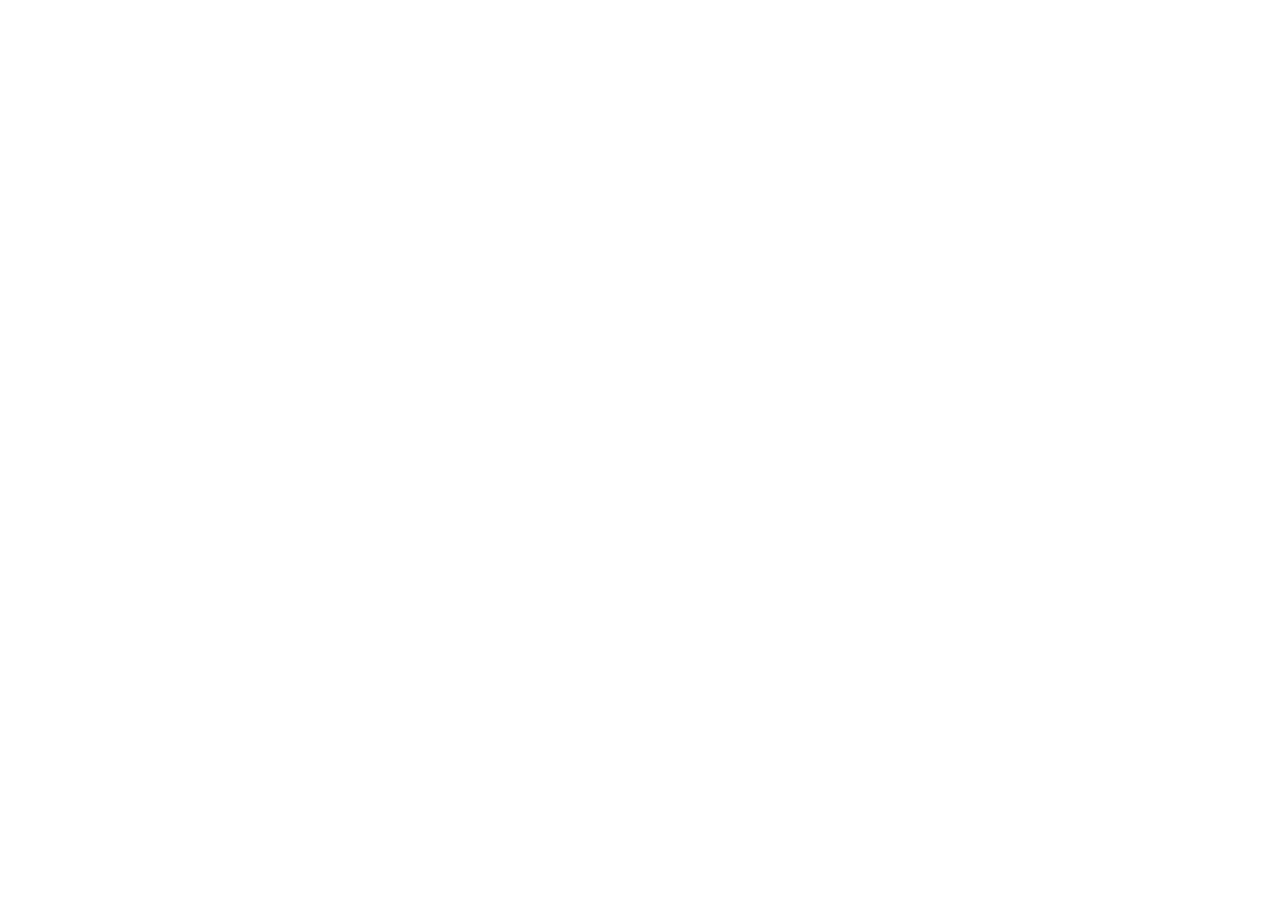
==== escuderias/alpine/alpine.html @ ef4ed6ab "first commit" ====
<!DOCTYPE html>
<html lang="en">
<head>
    <meta charset="UTF-8">
    <meta name="viewport" content="width=device-width, initial-scale=1.0">
    <title>Alpine F1 Team</title>
</head>
<body>
    
</body>
</html>
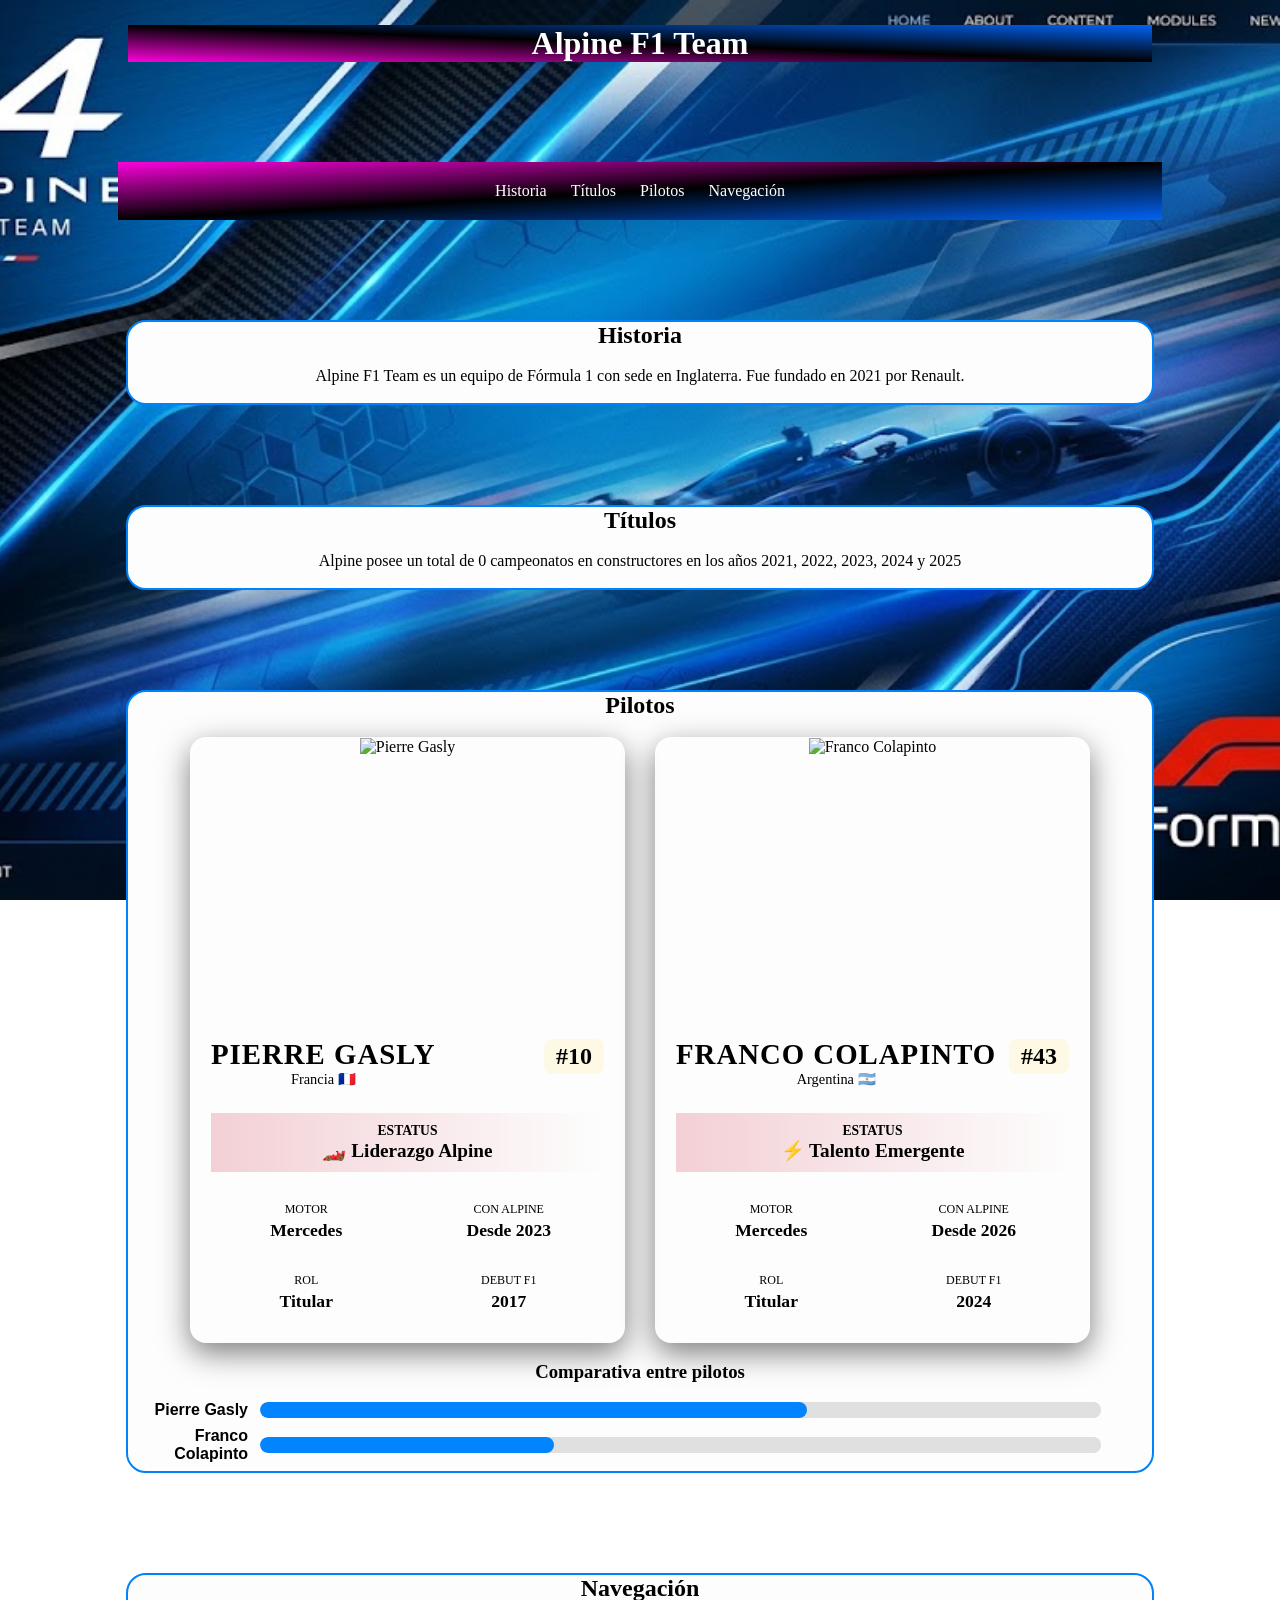
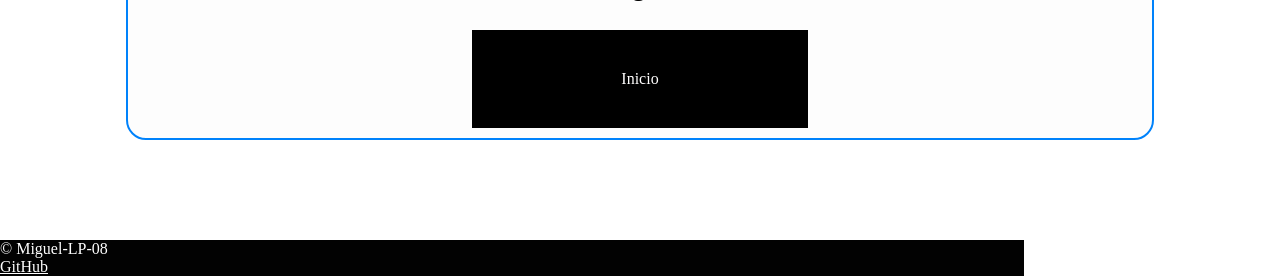
==== commit 25aec8e5: "cambio" ====
--- a/escuderias/alpine/alpine.html
+++ b/escuderias/alpine/alpine.html
@@ -1,11 +1,154 @@
 <!DOCTYPE html>
 <html lang="en">
+
 <head>
     <meta charset="UTF-8">
     <meta name="viewport" content="width=device-width, initial-scale=1.0">
     <title>Alpine F1 Team</title>
+    <link rel="stylesheet" href="alpine.css">
 </head>
+
 <body>
-    
+    <header>
+        <h1 class="cabecera">Alpine F1 Team</h1>
+
+        <nav>
+            <a href="#historia">Historia</a>
+            <a href="#titulos">Títulos</a>
+            <a href="#pilotos">Pilotos</a>
+            <a href="#navegacion">Navegación</a>
+        </nav>
+    </header>
+
+    <main>
+        <section id="historia" class="contenido">
+            <h2>Historia</h2>
+            <br>
+            <p>Alpine F1 Team es un equipo de Fórmula 1 con sede en Inglaterra. Fue fundado en 2021 por Renault.</p>
+            <br>
+        </section>
+
+        <section id="titulos" class="contenido">
+            <h2>Títulos</h2>
+            <br>
+            <p>Alpine posee un total de 0 campeonatos en constructores en los años 2021, 2022, 2023, 2024 y 2025
+            </p>
+            <br>
+        </section>
+
+        <section id="pilotos" class="contenido">
+            <h2>Pilotos</h2>
+            <br>
+            <div class="container">
+
+                <div class="driver-card">
+                    <div class="car-number">10</div>
+                    <div class="card-header">
+                        <img src="https://media.formula1.com/d_driver_fallback_image.png/content/dam/fom-website/drivers/P/PIEGAS01_Pierre_Gasly/piegas01.png"
+                            alt="Pierre Gasly">
+                    </div>
+                    <div class="card-body">
+                        <div class="driver-title">
+                            <div class="driver-name">
+                                <h2>Pierre Gasly</h2>
+                                <p>Francia 🇫🇷</p>
+                            </div>
+                            <span class="number-tag">#10</span>
+                        </div>
+
+                        <div class="championships">
+                            <h3>Estatus</h3>
+                            <p>🏎️ Liderazgo Alpine</p>
+                        </div>
+
+                        <div class="stats-grid">
+                            <div class="stat-item">
+                                <span class="stat-label">Motor</span>
+                                <span class="stat-value">Mercedes</span>
+                            </div>
+                            <div class="stat-item">
+                                <span class="stat-label">Con Alpine</span>
+                                <span class="stat-value">Desde 2023</span>
+                            </div>
+                            <div class="stat-item">
+                                <span class="stat-label">Rol</span>
+                                <span class="stat-value">Titular</span>
+                            </div>
+                            <div class="stat-item">
+                                <span class="stat-label">Debut F1</span>
+                                <span class="stat-value">2017</span>
+                            </div>
+                        </div>
+                    </div>
+                </div>
+
+                <div class="driver-card">
+                    <div class="car-number">43</div>
+                    <div class="card-header">
+                        <img src="https://media.formula1.com/d_driver_fallback_image.png/content/dam/fom-website/drivers/F/FRACOL01_Franco_Colapinto/fracol01.png"
+                            alt="Franco Colapinto">
+                    </div>
+                    <div class="card-body">
+                        <div class="driver-title">
+                            <div class="driver-name">
+                                <h2>Franco Colapinto</h2>
+                                <p>Argentina 🇦🇷</p>
+                            </div>
+                            <span class="number-tag">#43</span>
+                        </div>
+
+                        <div class="championships">
+                            <h3>Estatus</h3>
+                            <p>⚡ Talento Emergente</p>
+                        </div>
+
+                        <div class="stats-grid">
+                            <div class="stat-item">
+                                <span class="stat-label">Motor</span>
+                                <span class="stat-value">Mercedes</span>
+                            </div>
+                            <div class="stat-item">
+                                <span class="stat-label">Con Alpine</span>
+                                <span class="stat-value">Desde 2026</span>
+                            </div>
+                            <div class="stat-item">
+                                <span class="stat-label">Rol</span>
+                                <span class="stat-value">Titular</span>
+                            </div>
+                            <div class="stat-item">
+                                <span class="stat-label">Debut F1</span>
+                                <span class="stat-value">2024</span>
+                            </div>
+                        </div>
+                    </div>
+                </div>
+
+            </div>
+            <br>
+            <h3>Comparativa entre pilotos</h3>
+            <br>
+            <div class="f1-chart">
+                <div class="row">
+                    <span class="label">Pierre Gasly</span>
+                    <progress value="65" max="100" class="alpine"></progress>
+                </div>
+                <div class="row">
+                    <span class="label">Franco Colapinto</span>
+                    <progress value="35" max="100" class="alpine"></progress>
+                </div>
+            </div>
+        </section>
+
+        <section id="navegacion" class="contenido">
+            <h2>Navegación</h2>
+            <br>
+            <a href="../../index.html" class="enlace">Inicio</a>
+        </section>
+    </main>
+    <footer>
+        <p>&copy; Miguel-LP-08</p>
+        <a href="https://github.com/Miguel-LP-08">GitHub</a>
+    </footer>
 </body>
+
 </html>
--- a/escuderias/alpine/alpine.css
+++ b/escuderias/alpine/alpine.css
@@ -0,0 +1,325 @@
+* {
+    padding: 0px;
+    margin: 0px;
+}
+
+body {
+    background-image: url(fondo.jpg);
+    background-repeat: no-repeat;
+    background-size: cover;
+    background-position: center center;
+    background-attachment: fixed;
+}
+
+header {
+    .cabecera {
+        width: 80%;
+        margin: 100px auto;
+        margin-top: 25px;
+        text-align: center;
+        background: linear-gradient(to bottom left,
+                rgb(2, 99, 245),
+                rgb(0, 0, 0),
+                rgb(252, 2, 219));
+        color: rgb(255, 255, 255);
+    }
+}
+
+nav {
+    background: linear-gradient(to top left,
+            rgb(2, 99, 245),
+            rgb(0, 0, 0),
+            rgb(252, 2, 219));
+    width: 80%;
+    margin: 100px auto;
+    margin-top: 0px;
+    text-align: center;
+    padding: 10px;
+    position: sticky;
+    top: 0;
+
+    a {
+        display: inline-block;
+        color: rgb(255, 255, 255);
+        text-decoration: none;
+        padding: 10px;
+        margin: auto;
+        border-radius: 20px;
+        transition-property: all;
+        transition-duration: 500ms;
+        transition-timing-function: ease;
+        transition-delay: 150ms;
+
+        &:hover {
+            background-color: rgb(255, 255, 255);
+            color: rgb(0, 0, 0);
+        }
+    }
+}
+
+.contenido {
+    width: 80%;
+    margin: 100px auto;
+    text-align: center;
+    background-color: rgb(253, 253, 253);
+    border: 2px solid rgb(0, 130, 251);
+    border-radius: 20px;
+
+    h3 {
+        text-align: center;
+    }
+
+    ul {
+        list-style-position: inside;
+        padding-left: 20px;
+
+        li {
+            text-align: left;
+        }
+    }
+}
+
+.container {
+    display: grid;
+    grid-template-columns: repeat(auto-fit, minmax(320px, 1fr));
+    gap: 30px;
+    max-width: 900px;
+    width: 100%;
+    margin: 0 auto;
+}
+
+:root {
+    --alpine-blue: #0093cc;
+    --alpine-pink: #ff1801;
+    --alpine-pink-glow: #ff69b4;
+    --alpine-dark-bg: #090c10;
+    --alpine-card-bg: #121820;
+    --alpine-text: #ffffff;
+    --alpine-gray: #8b9bb4;
+}
+
+.driver-card {
+    background-color: var(--rb-card-bg);
+    border-radius: 16px;
+    overflow: hidden;
+    border: 1px solid rgba(255, 255, 255, 0.1);
+    box-shadow: 0 10px 30px rgba(0, 0, 0, 0.5);
+    position: relative;
+    transition: transform 0.3s ease, border-color 0.3s ease;
+}
+
+.driver-card:hover {
+    transform: translateY(-8px);
+    border-color: var(--rb-red);
+}
+
+.car-number {
+    position: absolute;
+    top: -20px;
+    right: 10px;
+    font-size: 140px;
+    font-weight: 900;
+    font-style: italic;
+    color: rgba(255, 255, 255, 0.04);
+    user-select: none;
+}
+
+.card-header {
+    position: relative;
+    width: 100%;
+    height: 280px;
+    overflow: hidden;
+    background: linear-gradient(to bottom, transparent, var(--rb-card-bg));
+}
+
+.card-header img {
+    width: 100%;
+    height: 100%;
+    object-fit: cover;
+    object-position: top center;
+}
+
+.card-body {
+    padding: 20px;
+    position: relative;
+    z-index: 1;
+}
+
+.driver-title {
+    display: flex;
+    justify-content: space-between;
+    align-items: baseline;
+    border-bottom: 2px solid var(--rb-red);
+    padding-bottom: 10px;
+    margin-bottom: 15px;
+}
+
+.driver-name h2 {
+    font-size: 1.8rem;
+    text-transform: uppercase;
+    letter-spacing: 1px;
+}
+
+.driver-name p {
+    color: var(--rb-gray);
+    font-size: 0.9rem;
+}
+
+.number-tag {
+    font-size: 1.5rem;
+    font-weight: bold;
+    color: var(--rb-yellow);
+    background-color: rgba(252, 209, 22, 0.1);
+    padding: 4px 12px;
+    border-radius: 8px;
+}
+
+.championships {
+    background: linear-gradient(90deg, rgba(204, 30, 54, 0.2), transparent);
+    border-left: 4px solid var(--rb-red);
+    padding: 10px 15px;
+    border-radius: 0 8px 8px 0;
+    margin-bottom: 20px;
+}
+
+.championships h3 {
+    font-size: 0.85rem;
+    color: var(--rb-gray);
+    text-transform: uppercase;
+}
+
+.championships p {
+    font-size: 1.2rem;
+    font-weight: bold;
+    color: var(--rb-yellow);
+}
+
+.stats-grid {
+    display: grid;
+    grid-template-columns: 1fr 1fr;
+    gap: 12px;
+}
+
+.stat-item {
+    background: rgba(255, 255, 255, 0.03);
+    padding: 10px;
+    border-radius: 8px;
+}
+
+.stat-label {
+    font-size: 0.75rem;
+    color: var(--rb-gray);
+    text-transform: uppercase;
+    display: block;
+    margin-bottom: 3px;
+}
+
+.stat-value {
+    font-size: 1.1rem;
+    font-weight: 600;
+}
+
+.driver-card:nth-child(1) {
+    order: 1;
+}
+
+.driver-card:nth-child(2) {
+    order: 2;
+}
+
+@media (min-width: 768px) {
+    .container {
+        display: grid;
+        grid-template-columns: 1fr 1fr;
+    }
+
+    .verstappen-card {
+        grid-column: 1;
+    }
+
+    .hadjar-card {
+        grid-column: 2;
+    }
+}
+
+.f1-chart {
+    max-width: 95%;
+    font-family: Arial, sans-serif;
+}
+
+.row {
+    display: grid;
+    grid-template-columns: 120px 1fr;
+    align-items: center;
+    gap: 12px;
+    margin-bottom: 8px;
+}
+
+.label {
+    text-align: right;
+    font-weight: bold;
+}
+
+progress {
+    width: 100%;
+    height: 16px;
+    border-radius: 8px;
+    overflow: hidden;
+    border: none;
+    background-color: #e0e0e0;
+}
+
+progress::-webkit-progress-bar {
+    background-color: #e0e0e0;
+    border-radius: 8px;
+}
+
+progress::-webkit-progress-value {
+    border-radius: 8px;
+}
+
+progress::-moz-progress-bar {
+    border-radius: 8px;
+}
+
+.alpine::-webkit-progress-value {
+    background-color: #0084ff;
+}
+
+.alpine::-moz-progress-bar {
+    background-color: #0080f8;
+}
+
+.enlace {
+    width: 25%;
+    display: inline-block;
+    background-color: black;
+    color: rgb(255, 254, 254);
+    text-decoration: none;
+    padding: 40px;
+    margin: 10px;
+
+    &:hover {
+        transition-property: all;
+        transition-duration: 200ms;
+        transition-timing-function: ease;
+        transition-delay: 150ms;
+        background: linear-gradient(to bottom left,
+                rgb(2, 99, 245),
+                rgb(0, 0, 0),
+                rgb(252, 2, 219));
+        color: rgb(0, 151, 252);
+    }
+}
+
+footer {
+    width: 80%;
+    margin: 0;
+    text-align: left;
+    color: white;
+    background-color: rgb(2, 2, 2);
+
+    a {
+        color: white;
+    }
+}
